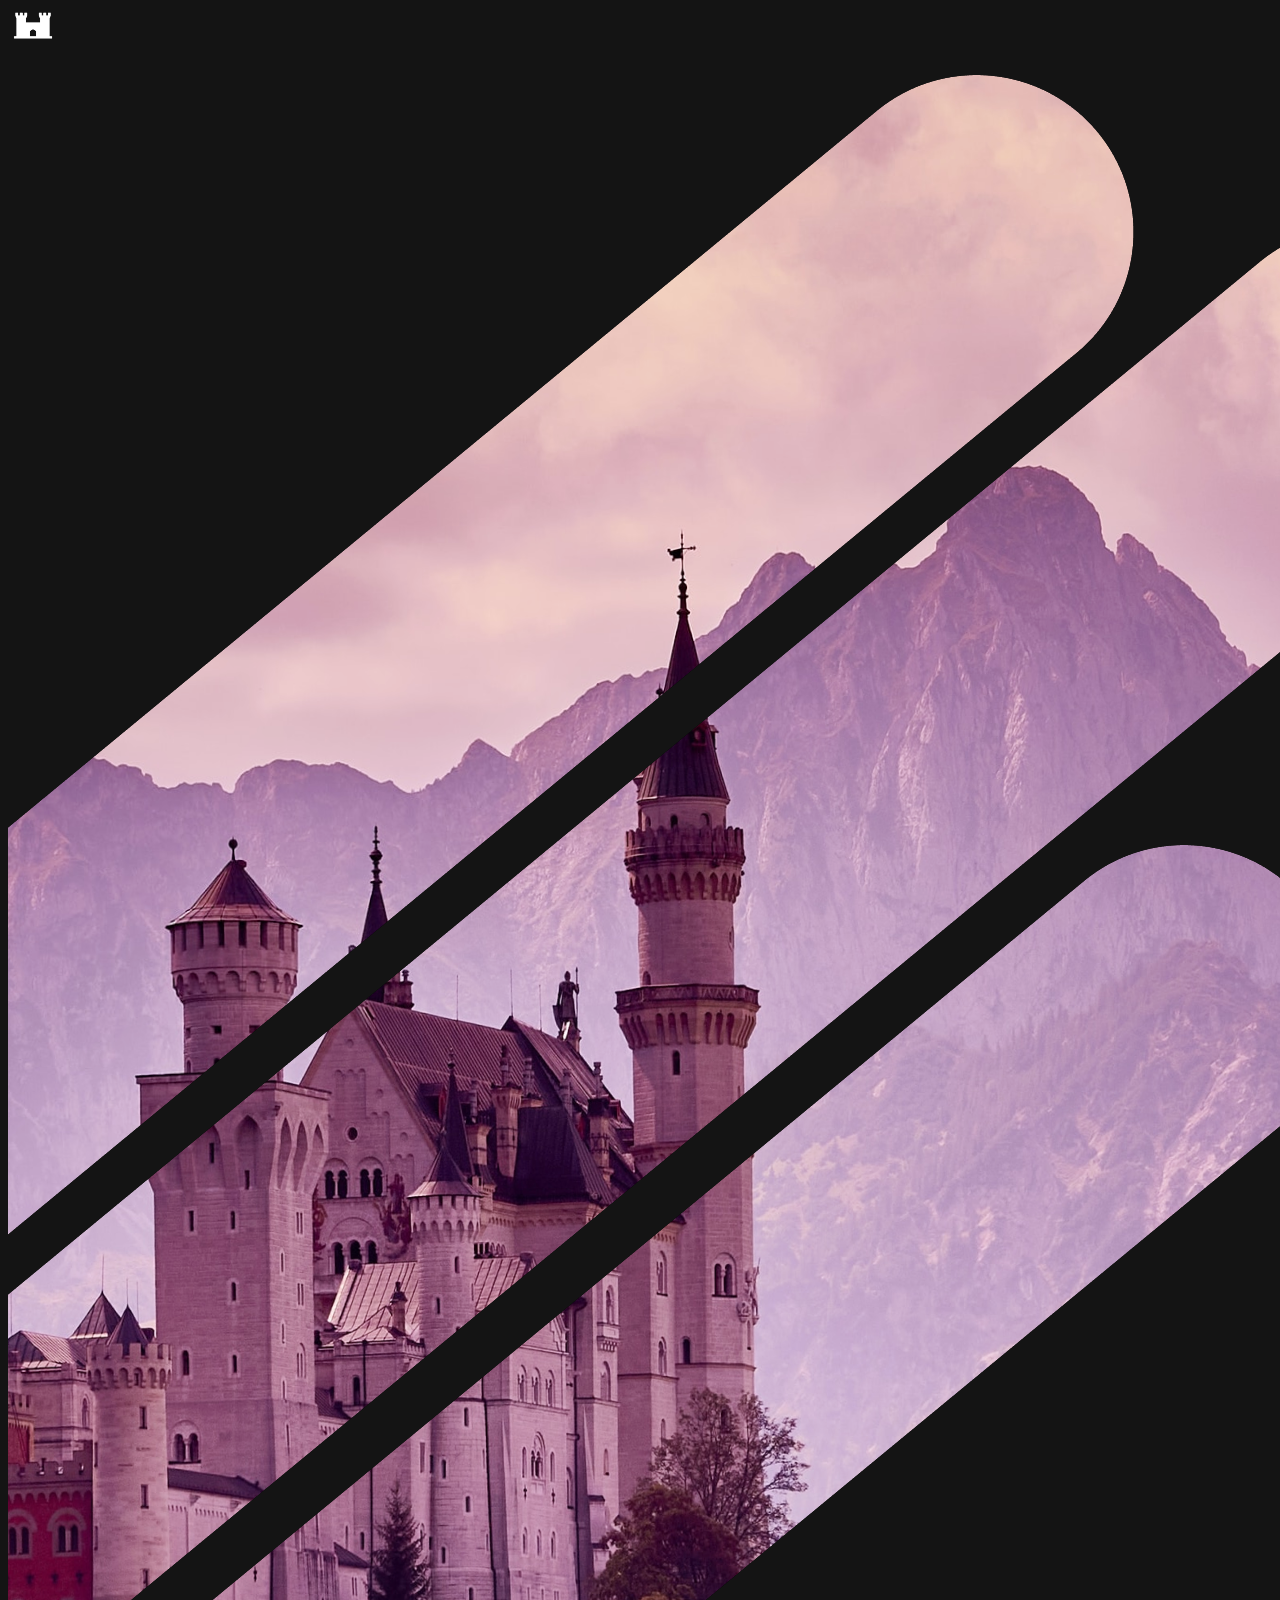
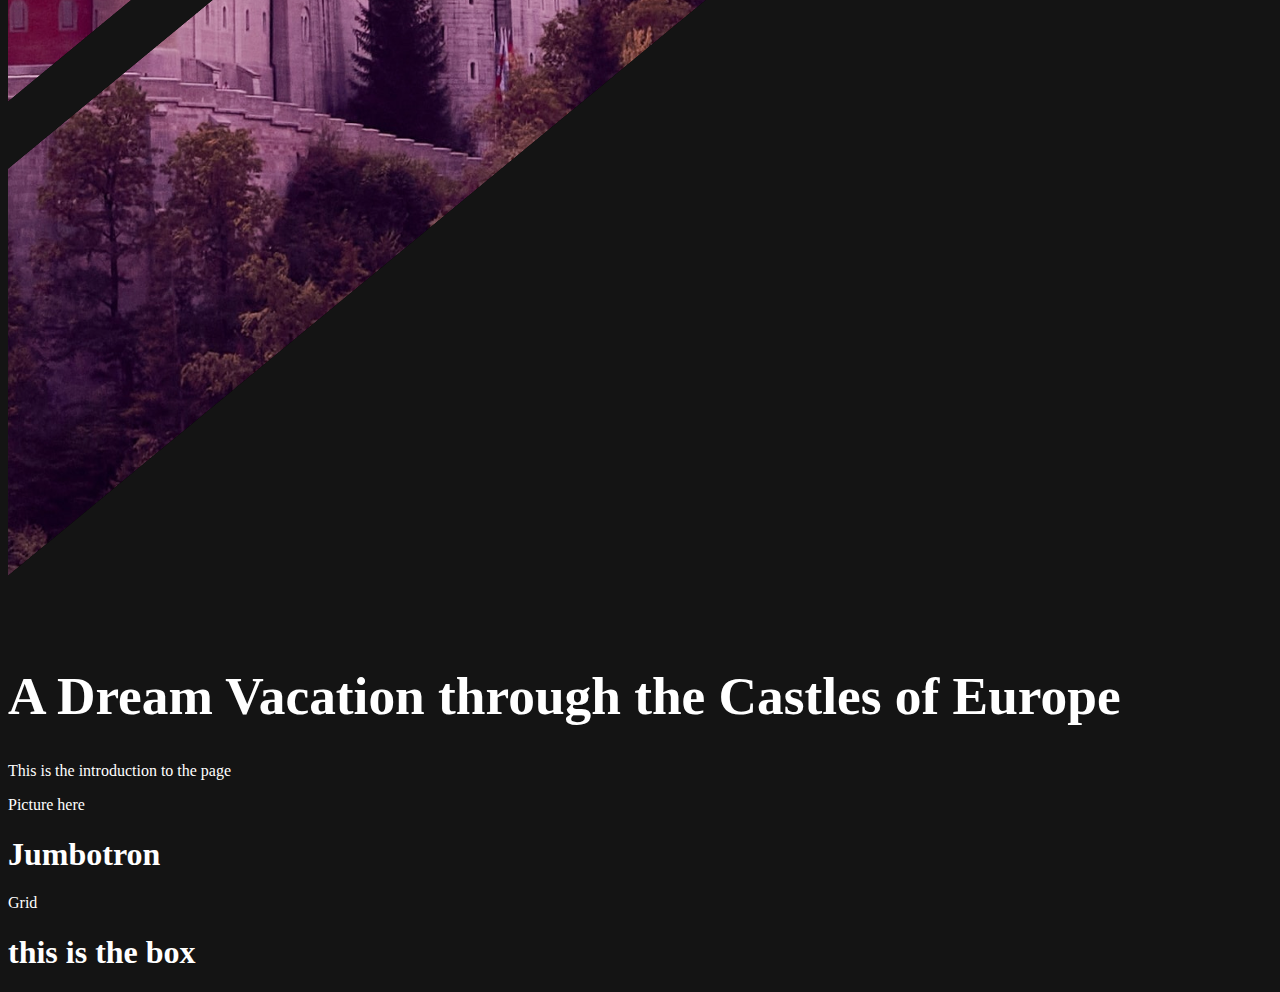
==== index.html @ 5d9284e0 "updating the file" ====
<!doctype html>
<html lang="en">
	<head>
		<meta charset="utf-8">
		<meta name="viewport" content="width=device-width, initial-scale=1">
		<meta name="description" content="">
		<meta name="author" content="Mark Otto, Jacob Thornton, and Bootstrap contributors">
		<meta name="generator" content="Hugo 0.98.0">
		<title>Starter Template · Bootstrap v5.2</title>
		
		<title>Bootstrap demo</title>
		<link href="https://cdn.jsdelivr.net/npm/bootstrap@5.2.0-beta1/dist/css/bootstrap.min.css" rel="stylesheet" integrity="sha384-0evHe/X+R7YkIZDRvuzKMRqM+OrBnVFBL6DOitfPri4tjfHxaWutUpFmBp4vmVor" crossorigin="anonymous">
	
		<script src="https://cdn.jsdelivr.net/npm/bootstrap@5.2.0-beta1/dist/js/bootstrap.bundle.min.js" integrity="sha384-pprn3073KE6tl6bjs2QrFaJGz5/SUsLqktiwsUTF55Jfv3qYSDhgCecCxMW52nD2" crossorigin="anonymous"></script>
		<!-- Bootstrap CSS -->
		<link href="https://cdn.jsdelivr.net/npm/bootstrap@5.2.0-beta1/dist/css/bootstrap.min.css" rel="stylesheet" integrity="sha384-0evHe/X+R7YkIZDRvuzKMRqM+OrBnVFBL6DOitfPri4tjfHxaWutUpFmBp4vmVor" crossorigin="anonymous">
		
		<!-- Custom styles for this template -->
		<link href="css/starter-template.css" rel="stylesheet">

		<!-- YOUR styles for this template -->
		<link rel="stylesheet" type="text/css" href="styles.css"/>
	</head>

	<body>
		<!-- Navigation -->
		<nav class="navbar navbar-light bg-transparent">
			<div class="container">
			  <a class="navbar-brand" href="#">
				<img src="images/noun-castle-1697642 1.png" alt="castle icon" width="50" height="44">
			  </a>
			</div>
		  </nav>
<!-- Hero -->
<div class="container-fluid">
<div class="row">
	<div class="col">
		<img src="images/Frame 4.png" class="img-fluid" alt="intro-castle" id="hero-castle">
	</div>
	<div class="col">
		<h1 id="hero-text">A Dream Vacation through the Castles of Europe</h1>
		<p>This is the introduction to the page</p>
	</div>
</div>
</div>
<!--content-->

<div class="container-fluid mt-4 p-5  bg-primary text-white ">
	<div class="row">
		<div class="col">
			<p>Picture here</p>
		</div>
		<div class="col">
			<h1>Jumbotron</h1>
			<p>Grid</p>
		</div>
	</div>
  </div>
  
  <div class="container p-5 my-5 bg-dark text-white rounded">
		<h1>this is the box</h1>
  </div>

		<script src="https://cdn.jsdelivr.net/npm/bootstrap@5.2.0-beta1/dist/js/bootstrap.bundle.min.js" integrity="sha384-pprn3073KE6tl6bjs2QrFaJGz5/SUsLqktiwsUTF55Jfv3qYSDhgCecCxMW52nD2" crossorigin="anonymous"></script>

	</body>
</html>
---- styles.css ----
/* add your css styles here! */
body {
    color: rgb(255, 255, 255);
    background-color: rgb(20, 20, 20);
  
}

.col {
    margin: 0px;
    margin-left: 0px;
    padding: 0px;
}
#hero-text {
    font-size: 40pt;
}
.wrapper {
    position: relative;
    overflow: hidden;
    width: 400px;
    height: 400px; 
    border: 1px solid black;
}

#slide {
    position: absolute;
    left: -100px;
    width: 200px;
    height: 200px;
    background: transparent;
    -webkit-animation: slide 0.5s forwards;
    -webkit-animation-delay: 2s;
    animation: slide 0.5s forwards;
    animation-delay: 2s;
}

@-webkit-keyframes slide {
    100% { left: 0; }
}

@keyframes slide {
    100% { left: 0; }
}
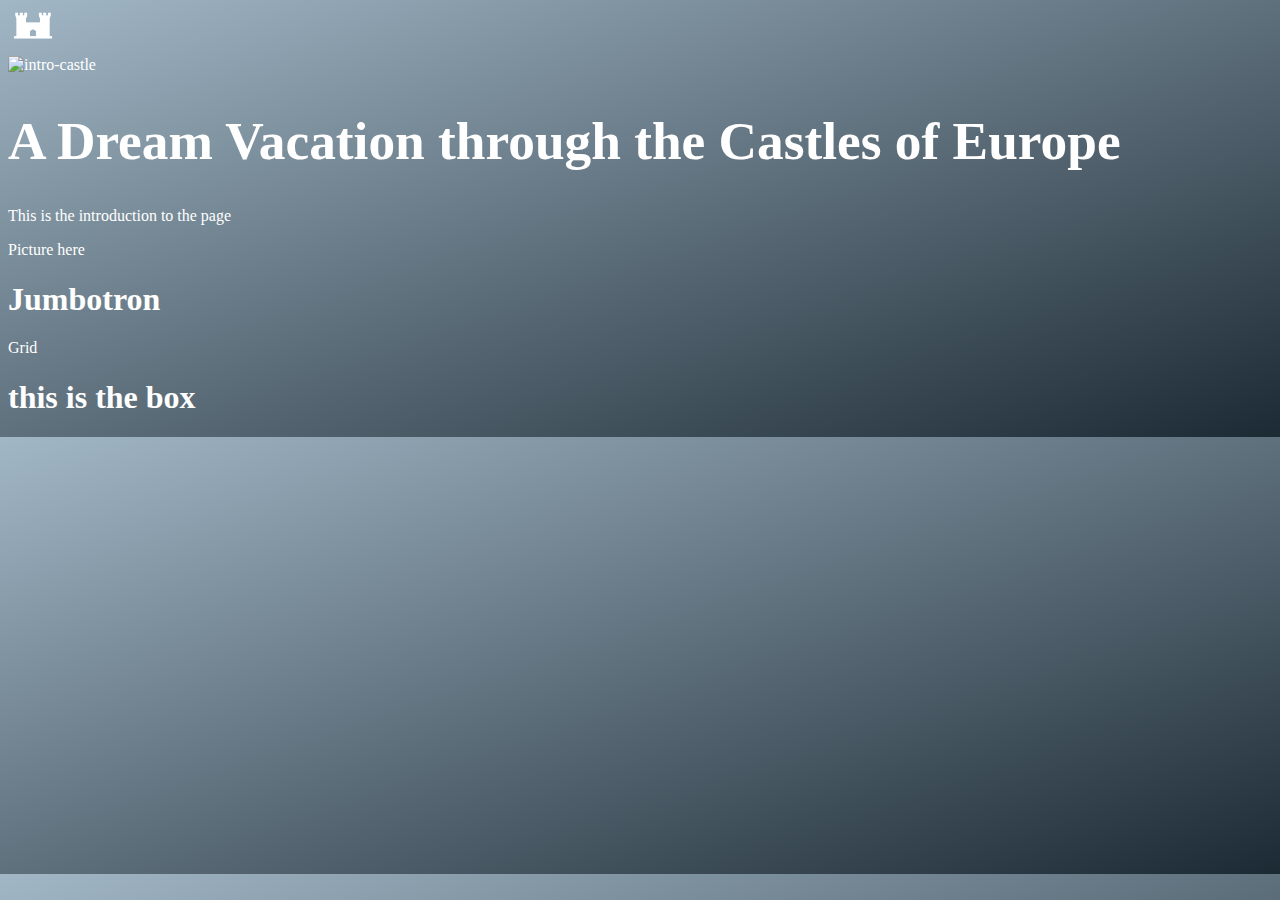
==== commit 94f6616e: "Add files via upload" ====
--- a/index.html
+++ b/index.html
@@ -1,68 +1,72 @@
-<!doctype html>
-<html lang="en">
-	<head>
-		<meta charset="utf-8">
-		<meta name="viewport" content="width=device-width, initial-scale=1">
-		<meta name="description" content="">
-		<meta name="author" content="Mark Otto, Jacob Thornton, and Bootstrap contributors">
-		<meta name="generator" content="Hugo 0.98.0">
-		<title>Starter Template · Bootstrap v5.2</title>
-		
-		<title>Bootstrap demo</title>
-		<link href="https://cdn.jsdelivr.net/npm/bootstrap@5.2.0-beta1/dist/css/bootstrap.min.css" rel="stylesheet" integrity="sha384-0evHe/X+R7YkIZDRvuzKMRqM+OrBnVFBL6DOitfPri4tjfHxaWutUpFmBp4vmVor" crossorigin="anonymous">
-	
-		<script src="https://cdn.jsdelivr.net/npm/bootstrap@5.2.0-beta1/dist/js/bootstrap.bundle.min.js" integrity="sha384-pprn3073KE6tl6bjs2QrFaJGz5/SUsLqktiwsUTF55Jfv3qYSDhgCecCxMW52nD2" crossorigin="anonymous"></script>
-		<!-- Bootstrap CSS -->
-		<link href="https://cdn.jsdelivr.net/npm/bootstrap@5.2.0-beta1/dist/css/bootstrap.min.css" rel="stylesheet" integrity="sha384-0evHe/X+R7YkIZDRvuzKMRqM+OrBnVFBL6DOitfPri4tjfHxaWutUpFmBp4vmVor" crossorigin="anonymous">
-		
-		<!-- Custom styles for this template -->
-		<link href="css/starter-template.css" rel="stylesheet">
-
-		<!-- YOUR styles for this template -->
-		<link rel="stylesheet" type="text/css" href="styles.css"/>
-	</head>
-
-	<body>
-		<!-- Navigation -->
-		<nav class="navbar navbar-light bg-transparent">
-			<div class="container">
-			  <a class="navbar-brand" href="#">
-				<img src="images/noun-castle-1697642 1.png" alt="castle icon" width="50" height="44">
-			  </a>
-			</div>
-		  </nav>
-<!-- Hero -->
-<div class="container-fluid">
-<div class="row">
-	<div class="col">
-		<img src="images/Frame 4.png" class="img-fluid" alt="intro-castle" id="hero-castle">
-	</div>
-	<div class="col">
-		<h1 id="hero-text">A Dream Vacation through the Castles of Europe</h1>
-		<p>This is the introduction to the page</p>
-	</div>
-</div>
-</div>
-<!--content-->
-
-<div class="container-fluid mt-4 p-5  bg-primary text-white ">
-	<div class="row">
-		<div class="col">
-			<p>Picture here</p>
-		</div>
-		<div class="col">
-			<h1>Jumbotron</h1>
-			<p>Grid</p>
-		</div>
-	</div>
-  </div>
-  
-  <div class="container p-5 my-5 bg-dark text-white rounded">
-		<h1>this is the box</h1>
-  </div>
-
-		<script src="https://cdn.jsdelivr.net/npm/bootstrap@5.2.0-beta1/dist/js/bootstrap.bundle.min.js" integrity="sha384-pprn3073KE6tl6bjs2QrFaJGz5/SUsLqktiwsUTF55Jfv3qYSDhgCecCxMW52nD2" crossorigin="anonymous"></script>
-
-	</body>
-</html>
-
+<!doctype html>
+<html lang="en">
+	<head>
+		<meta charset="utf-8">
+		<meta name="viewport" content="width=device-width, initial-scale=1">
+		<meta name="description" content="">
+		<meta name="author" content="Mark Otto, Jacob Thornton, and Bootstrap contributors">
+		<meta name="generator" content="Hugo 0.98.0">
+		<title>Starter Template · Bootstrap v5.2</title>
+		
+		<title>Bootstrap demo</title>
+		<link href="https://cdn.jsdelivr.net/npm/bootstrap@5.2.0-beta1/dist/css/bootstrap.min.css" rel="stylesheet" integrity="sha384-0evHe/X+R7YkIZDRvuzKMRqM+OrBnVFBL6DOitfPri4tjfHxaWutUpFmBp4vmVor" crossorigin="anonymous">
+	
+		<script src="https://cdn.jsdelivr.net/npm/bootstrap@5.2.0-beta1/dist/js/bootstrap.bundle.min.js" integrity="sha384-pprn3073KE6tl6bjs2QrFaJGz5/SUsLqktiwsUTF55Jfv3qYSDhgCecCxMW52nD2" crossorigin="anonymous"></script>
+		<!-- Bootstrap CSS -->
+		<link href="https://cdn.jsdelivr.net/npm/bootstrap@5.2.0-beta1/dist/css/bootstrap.min.css" rel="stylesheet" integrity="sha384-0evHe/X+R7YkIZDRvuzKMRqM+OrBnVFBL6DOitfPri4tjfHxaWutUpFmBp4vmVor" crossorigin="anonymous">
+		
+		<!-- Custom styles for this template -->
+		<link href="css/starter-template.css" rel="stylesheet">
+
+		<!-- YOUR styles for this template -->
+		<link rel="stylesheet" type="text/css" href="styles.css"/>
+	</head>
+
+	<body>
+<section>		
+	<!-- NAVBAR-->
+		<nav class="navbar navbar-light bg-transparent">
+			<div class="container">
+			  <a class="navbar-brand" href="#">
+				<img src="images/noun-castle-1697642 1.png" alt="castle icon" width="50" height="44">
+			  </a>
+			</div>
+		  </nav>
+	<!-- HERO -->
+	<div class="container-fluid">
+	<div class="row">
+		<div class="col">
+			<img src="images/Vector.png" class="img-fluid" alt="intro-castle" id="hero-castle">
+		</div>
+		<div class="col">
+			<h1 id="hero-text">A Dream Vacation through the Castles of Europe</h1>
+			<p>This is the introduction to the page</p>
+		</div>
+	</div>
+	</div>
+</section>
+
+<!--content-->
+
+<div class="container-fluid mt-4 p-5  bg-primary text-white ">
+	<div class="row">
+		<div class="col">
+			<p>Picture here</p>
+		</div>
+		<div class="col">
+			<h1>Jumbotron</h1>
+			<p>Grid</p>
+		</div>
+	</div>
+  </div>
+  
+  <div class="container p-5 my-5 bg-dark text-white rounded">
+		<h1>this is the box</h1>
+  </div>
+
+
+		<script src="https://cdn.jsdelivr.net/npm/bootstrap@5.2.0-beta1/dist/js/bootstrap.bundle.min.js" integrity="sha384-pprn3073KE6tl6bjs2QrFaJGz5/SUsLqktiwsUTF55Jfv3qYSDhgCecCxMW52nD2" crossorigin="anonymous"></script>
+
+	</body>
+</html>
+
--- a/styles.css
+++ b/styles.css
@@ -1,42 +1,16 @@
-/* add your css styles here! */
-body {
-    color: rgb(255, 255, 255);
-    background-color: rgb(20, 20, 20);
-  
-}
-
-.col {
-    margin: 0px;
-    margin-left: 0px;
-    padding: 0px;
-}
-#hero-text {
-    font-size: 40pt;
-}
-.wrapper {
-    position: relative;
-    overflow: hidden;
-    width: 400px;
-    height: 400px; 
-    border: 1px solid black;
-}
-
-#slide {
-    position: absolute;
-    left: -100px;
-    width: 200px;
-    height: 200px;
-    background: transparent;
-    -webkit-animation: slide 0.5s forwards;
-    -webkit-animation-delay: 2s;
-    animation: slide 0.5s forwards;
-    animation-delay: 2s;
-}
-
-@-webkit-keyframes slide {
-    100% { left: 0; }
-}
-
-@keyframes slide {
-    100% { left: 0; }
-}
+/* add your css styles here! */
+body {
+    color: rgb(255, 255, 255);
+    background-image: linear-gradient(to bottom right, #A2B7C6, #1C2A34); 
+  
+}
+
+
+.col {
+    margin: 0px;
+    margin-left: 0px;
+    padding: 0px;
+}
+#hero-text {
+    font-size: 40pt;
+}
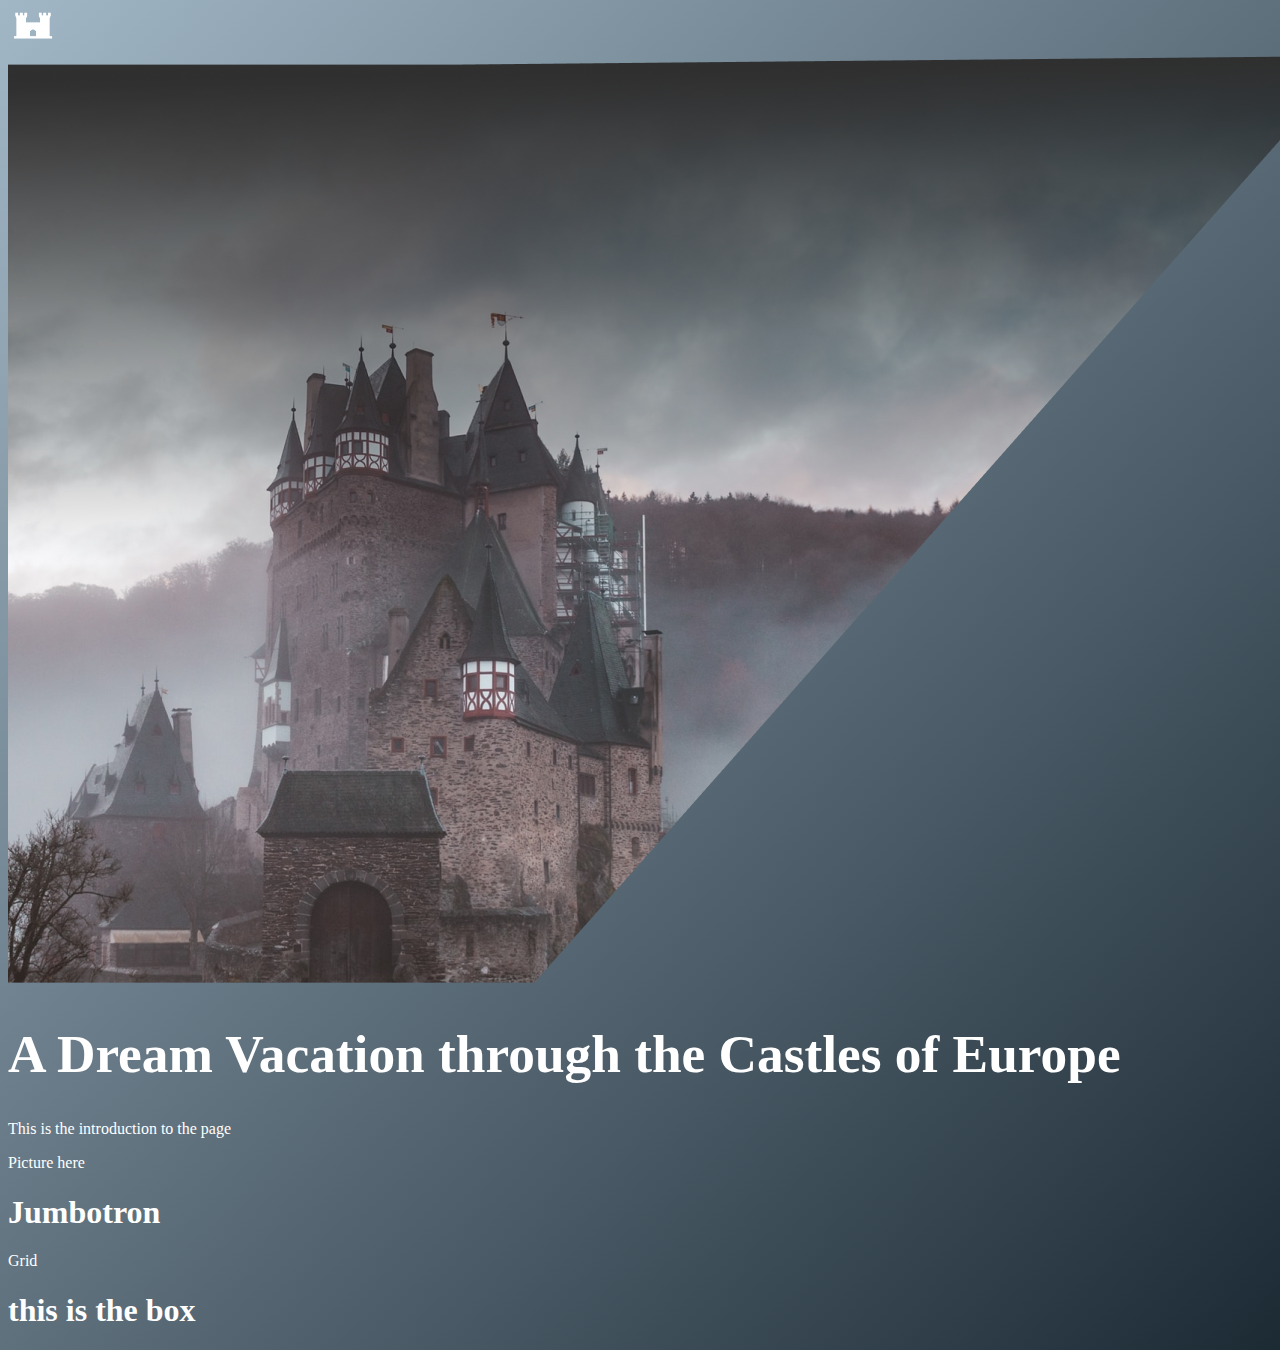
==== commit a0b3d4dc: "fixed it!" ====
--- a/index.html
+++ b/index.html
@@ -1,72 +1,72 @@
-<!doctype html>
-<html lang="en">
-	<head>
-		<meta charset="utf-8">
-		<meta name="viewport" content="width=device-width, initial-scale=1">
-		<meta name="description" content="">
-		<meta name="author" content="Mark Otto, Jacob Thornton, and Bootstrap contributors">
-		<meta name="generator" content="Hugo 0.98.0">
-		<title>Starter Template · Bootstrap v5.2</title>
-		
-		<title>Bootstrap demo</title>
-		<link href="https://cdn.jsdelivr.net/npm/bootstrap@5.2.0-beta1/dist/css/bootstrap.min.css" rel="stylesheet" integrity="sha384-0evHe/X+R7YkIZDRvuzKMRqM+OrBnVFBL6DOitfPri4tjfHxaWutUpFmBp4vmVor" crossorigin="anonymous">
-	
-		<script src="https://cdn.jsdelivr.net/npm/bootstrap@5.2.0-beta1/dist/js/bootstrap.bundle.min.js" integrity="sha384-pprn3073KE6tl6bjs2QrFaJGz5/SUsLqktiwsUTF55Jfv3qYSDhgCecCxMW52nD2" crossorigin="anonymous"></script>
-		<!-- Bootstrap CSS -->
-		<link href="https://cdn.jsdelivr.net/npm/bootstrap@5.2.0-beta1/dist/css/bootstrap.min.css" rel="stylesheet" integrity="sha384-0evHe/X+R7YkIZDRvuzKMRqM+OrBnVFBL6DOitfPri4tjfHxaWutUpFmBp4vmVor" crossorigin="anonymous">
-		
-		<!-- Custom styles for this template -->
-		<link href="css/starter-template.css" rel="stylesheet">
-
-		<!-- YOUR styles for this template -->
-		<link rel="stylesheet" type="text/css" href="styles.css"/>
-	</head>
-
-	<body>
-<section>		
-	<!-- NAVBAR-->
-		<nav class="navbar navbar-light bg-transparent">
-			<div class="container">
-			  <a class="navbar-brand" href="#">
-				<img src="images/noun-castle-1697642 1.png" alt="castle icon" width="50" height="44">
-			  </a>
-			</div>
-		  </nav>
-	<!-- HERO -->
-	<div class="container-fluid">
-	<div class="row">
-		<div class="col">
-			<img src="images/Vector.png" class="img-fluid" alt="intro-castle" id="hero-castle">
-		</div>
-		<div class="col">
-			<h1 id="hero-text">A Dream Vacation through the Castles of Europe</h1>
-			<p>This is the introduction to the page</p>
-		</div>
-	</div>
-	</div>
-</section>
-
-<!--content-->
-
-<div class="container-fluid mt-4 p-5  bg-primary text-white ">
-	<div class="row">
-		<div class="col">
-			<p>Picture here</p>
-		</div>
-		<div class="col">
-			<h1>Jumbotron</h1>
-			<p>Grid</p>
-		</div>
-	</div>
-  </div>
-  
-  <div class="container p-5 my-5 bg-dark text-white rounded">
-		<h1>this is the box</h1>
-  </div>
-
-
-		<script src="https://cdn.jsdelivr.net/npm/bootstrap@5.2.0-beta1/dist/js/bootstrap.bundle.min.js" integrity="sha384-pprn3073KE6tl6bjs2QrFaJGz5/SUsLqktiwsUTF55Jfv3qYSDhgCecCxMW52nD2" crossorigin="anonymous"></script>
-
-	</body>
-</html>
-
+<!doctype html>
+<html lang="en">
+	<head>
+		<meta charset="utf-8">
+		<meta name="viewport" content="width=device-width, initial-scale=1">
+		<meta name="description" content="">
+		<meta name="author" content="Mark Otto, Jacob Thornton, and Bootstrap contributors">
+		<meta name="generator" content="Hugo 0.98.0">
+		<title>Starter Template · Bootstrap v5.2</title>
+		
+		<title>Bootstrap demo</title>
+		<link href="https://cdn.jsdelivr.net/npm/bootstrap@5.2.0-beta1/dist/css/bootstrap.min.css" rel="stylesheet" integrity="sha384-0evHe/X+R7YkIZDRvuzKMRqM+OrBnVFBL6DOitfPri4tjfHxaWutUpFmBp4vmVor" crossorigin="anonymous">
+	
+		<script src="https://cdn.jsdelivr.net/npm/bootstrap@5.2.0-beta1/dist/js/bootstrap.bundle.min.js" integrity="sha384-pprn3073KE6tl6bjs2QrFaJGz5/SUsLqktiwsUTF55Jfv3qYSDhgCecCxMW52nD2" crossorigin="anonymous"></script>
+		<!-- Bootstrap CSS -->
+		<link href="https://cdn.jsdelivr.net/npm/bootstrap@5.2.0-beta1/dist/css/bootstrap.min.css" rel="stylesheet" integrity="sha384-0evHe/X+R7YkIZDRvuzKMRqM+OrBnVFBL6DOitfPri4tjfHxaWutUpFmBp4vmVor" crossorigin="anonymous">
+		
+		<!-- Custom styles for this template -->
+		<link href="css/starter-template.css" rel="stylesheet">
+
+		<!-- YOUR styles for this template -->
+		<link rel="stylesheet" type="text/css" href="styles.css"/>
+	</head>
+
+	<body>
+<section>		
+	<!-- NAVBAR-->
+		<nav class="navbar navbar-light bg-transparent">
+			<div class="container">
+			  <a class="navbar-brand" href="#">
+				<img src="images/noun-castle-1697642 1.png" alt="castle icon" width="50" height="44">
+			  </a>
+			</div>
+		  </nav>
+	<!-- HERO -->
+	<div class="container-fluid">
+	<div class="row">
+		<div class="col">
+			<img src="images/Vector.png" class="img-fluid" alt="intro-castle" id="hero-castle">
+		</div>
+		<div class="col">
+			<h1 id="hero-text">A Dream Vacation through the Castles of Europe</h1>
+			<p>This is the introduction to the page</p>
+		</div>
+	</div>
+	</div>
+</section>
+
+<!--content-->
+
+<div class="container-fluid mt-4 p-5  bg-primary text-white ">
+	<div class="row">
+		<div class="col">
+			<p>Picture here</p>
+		</div>
+		<div class="col">
+			<h1>Jumbotron</h1>
+			<p>Grid</p>
+		</div>
+	</div>
+  </div>
+  
+  <div class="container p-5 my-5 bg-dark text-white rounded">
+		<h1>this is the box</h1>
+  </div>
+
+
+		<script src="https://cdn.jsdelivr.net/npm/bootstrap@5.2.0-beta1/dist/js/bootstrap.bundle.min.js" integrity="sha384-pprn3073KE6tl6bjs2QrFaJGz5/SUsLqktiwsUTF55Jfv3qYSDhgCecCxMW52nD2" crossorigin="anonymous"></script>
+
+	</body>
+</html>
+
--- a/styles.css
+++ b/styles.css
@@ -1,16 +1,16 @@
-/* add your css styles here! */
-body {
-    color: rgb(255, 255, 255);
-    background-image: linear-gradient(to bottom right, #A2B7C6, #1C2A34); 
-  
-}
-
-
-.col {
-    margin: 0px;
-    margin-left: 0px;
-    padding: 0px;
-}
-#hero-text {
-    font-size: 40pt;
-}
+/* add your css styles here! */
+body {
+    color: rgb(255, 255, 255);
+    background-image: linear-gradient(to bottom right, #A2B7C6, #1C2A34); 
+  
+}
+
+
+.col {
+    margin: 0px;
+    margin-left: 0px;
+    padding: 0px;
+}
+#hero-text {
+    font-size: 40pt;
+}
